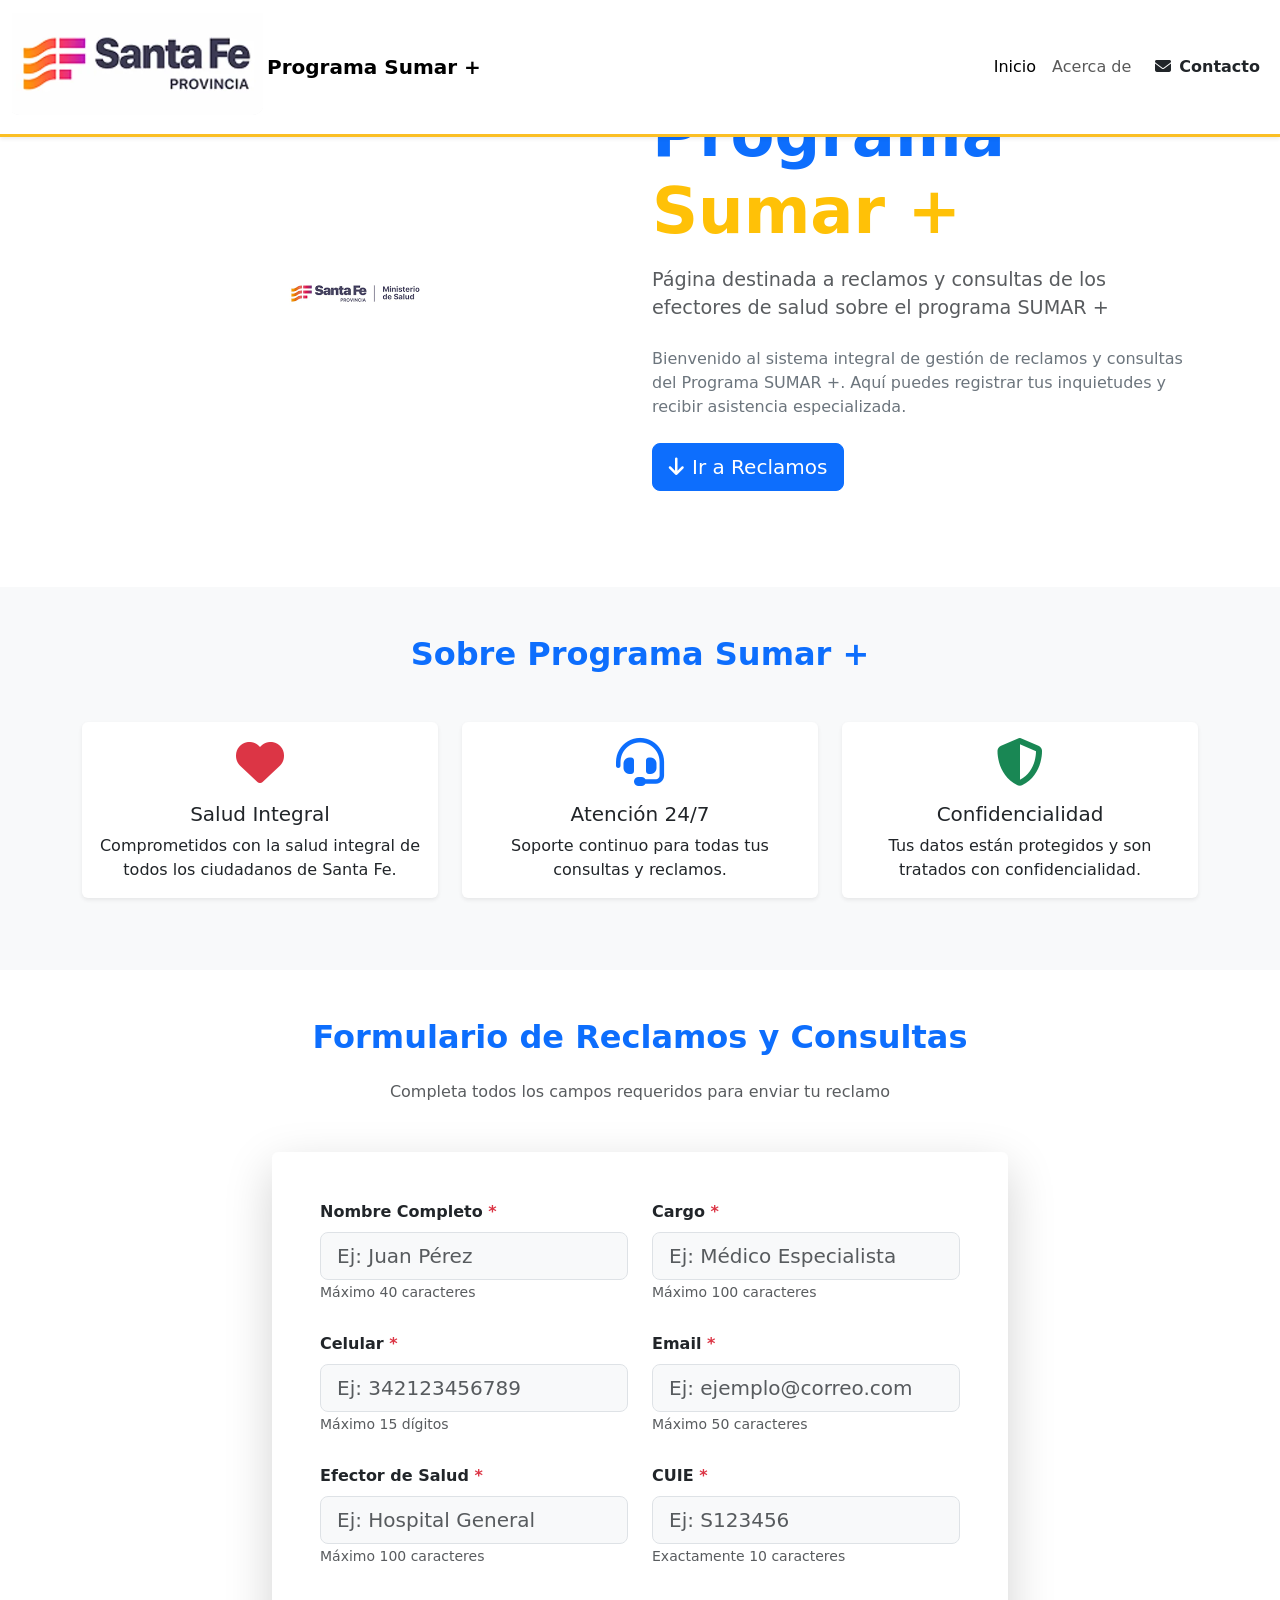
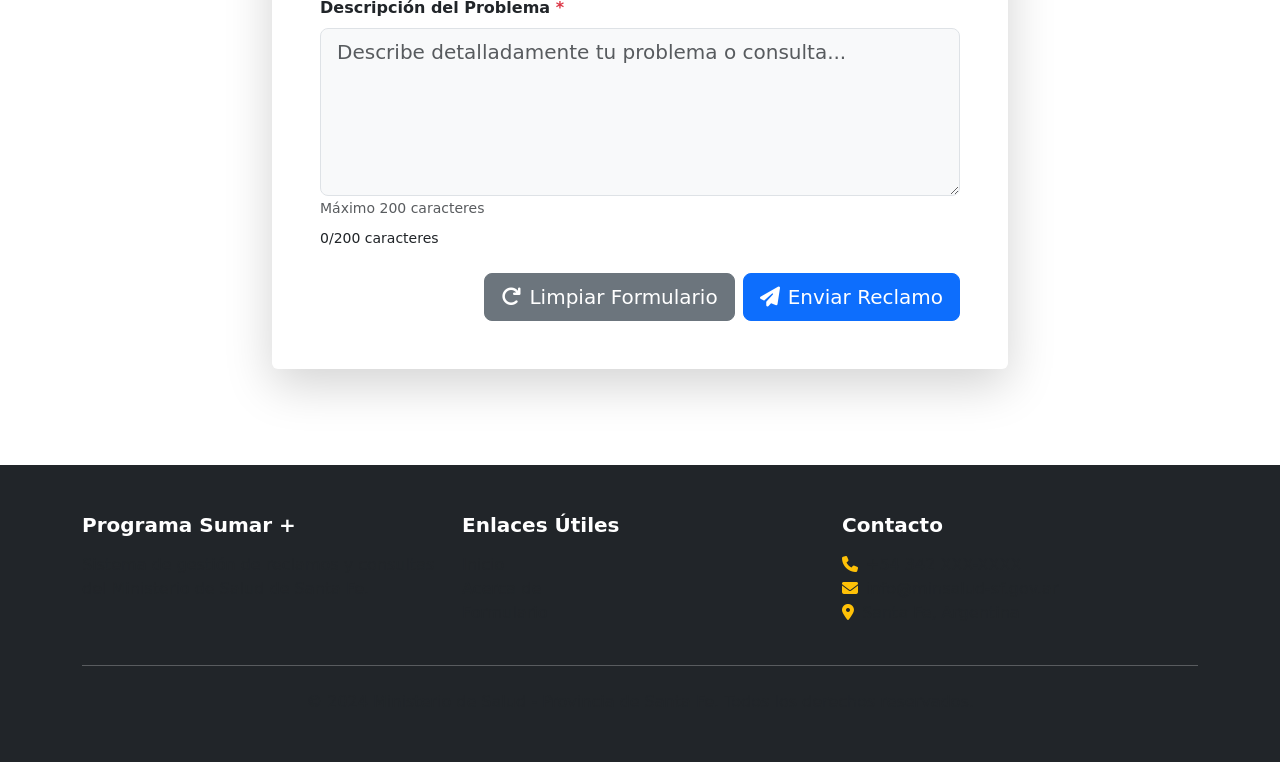
==== src/main/resources/static/index.html @ b0ec7b19 "Initial commit - landingprogramasumar" ====
<!DOCTYPE html>
<html lang="es">
<head>
    <meta charset="UTF-8">
    <meta name="viewport" content="width=device-width, initial-scale=1.0">
    <title>Programa Sumar + | Ministerio de Salud Santa Fe</title>
    <link href="https://cdn.jsdelivr.net/npm/bootstrap@5.3.0/dist/css/bootstrap.min.css" rel="stylesheet">
    <link rel="stylesheet" href="https://cdnjs.cloudflare.com/ajax/libs/font-awesome/6.4.0/css/all.min.css">
    <link rel="stylesheet" href="/css/styles.css">
</head>
<body>
    <!-- Navegación -->
    <nav class="navbar navbar-expand-lg navbar-light bg-white shadow-sm fixed-top" style="border-bottom: 3px solid #fbbf24;">
        <div class="container-fluid">
            <a class="navbar-brand d-flex align-items-center" href="#home">
                <img src="/img/logo.png" alt="Logo Ministerio Salud" class="me-1 navbar-logo">
                <span class="fw-bold">Programa Sumar +</span>
            </a>
            <button class="navbar-toggler" type="button" data-bs-toggle="collapse" data-bs-target="#navbarNav">
                <span class="navbar-toggler-icon"></span>
            </button>
            <div class="collapse navbar-collapse" id="navbarNav">
                <ul class="navbar-nav ms-auto">
                    <li class="nav-item">
                        <a class="nav-link active" href="#home">Inicio</a>
                    </li>
                    <li class="nav-item">
                        <a class="nav-link" href="#acerca-de">Acerca de</a>
                    </li>
                    <li class="nav-item">
                        <a class="nav-link btn btn-warning text-dark fw-bold ms-2" href="#contacto">
                            <i class="fas fa-envelope me-2"></i>Contacto
                        </a>
                    </li>
                </ul>
            </div>
        </div>
    </nav>

    <!-- Hero Section -->
    <section id="home" class="hero-section pt-5 mt-5">
        <div class="container">
            <div class="row align-items-center mb-5 pb-5">
                <div class="col-lg-6 text-center mb-4 mb-lg-0">
                    <img src="/img/minsalud3.png" alt="Logo Ministerio de Salud" class="img-fluid logo-hero" style="max-width: 280px; animation: slideInLeft 0.8s ease;">
                </div>
                <div class="col-lg-6">
                    <h1 class="display-3 fw-bold text-primary mb-3" style="animation: slideInRight 0.8s ease;">
                        Programa
                        <span class="text-warning">Sumar +</span>
                    </h1>
                    <p class="lead text-muted mb-4" style="font-size: 1.2rem; animation: fadeIn 1.2s ease;">
                        Página destinada a reclamos y consultas de los efectores de salud sobre el programa SUMAR&nbsp;+
                    </p>
                    <p class="text-secondary mb-4">
                        Bienvenido al sistema integral de gestión de reclamos y consultas del Programa <span style="white-space: nowrap;">SUMAR&nbsp;+.</span> 
                        Aquí puedes registrar tus inquietudes y recibir asistencia especializada.
                    </p>
                    <button class="btn btn-primary btn-lg" onclick="scrollToContacto()">
                        <i class="fas fa-arrow-down me-2"></i>Ir a Reclamos
                    </button>
                </div>
            </div>
        </div>
    </section>

    <!-- Acerca de -->
    <section id="acerca-de" class="py-5 bg-light">
        <div class="container">
            <h2 class="text-center mb-5 text-primary fw-bold">Sobre Programa Sumar +</h2>
            <div class="row">
                <div class="col-md-4 mb-4">
                    <div class="card border-0 shadow-sm h-100 card-hover">
                        <div class="card-body text-center">
                            <i class="fas fa-heart text-danger" style="font-size: 3rem; margin-bottom: 1rem;"></i>
                            <h5 class="card-title">Salud Integral</h5>
                            <p class="card-text">Comprometidos con la salud integral de todos los ciudadanos de Santa Fe.</p>
                        </div>
                    </div>
                </div>
                <div class="col-md-4 mb-4">
                    <div class="card border-0 shadow-sm h-100 card-hover">
                        <div class="card-body text-center">
                            <i class="fas fa-headset text-primary" style="font-size: 3rem; margin-bottom: 1rem;"></i>
                            <h5 class="card-title">Atención 24/7</h5>
                            <p class="card-text">Soporte continuo para todas tus consultas y reclamos.</p>
                        </div>
                    </div>
                </div>
                <div class="col-md-4 mb-4">
                    <div class="card border-0 shadow-sm h-100 card-hover">
                        <div class="card-body text-center">
                            <i class="fas fa-shield-alt text-success" style="font-size: 3rem; margin-bottom: 1rem;"></i>
                            <h5 class="card-title">Confidencialidad</h5>
                            <p class="card-text">Tus datos están protegidos y son tratados con confidencialidad.</p>
                        </div>
                    </div>
                </div>
            </div>
        </div>
    </section>

    <!-- Formulario de Reclamos -->
    <section id="contacto" class="contacto-section py-5">
        <div class="container">
            <h2 class="text-center mb-4 text-primary fw-bold">Formulario de Reclamos y Consultas</h2>
            <p class="text-center text-muted mb-5">Completa todos los campos requeridos para enviar tu reclamo</p>
            
            <div class="row justify-content-center">
                <div class="col-lg-8">
                    <div class="card border-0 shadow-lg">
                        <div class="card-body p-5">
                            <!-- Alerta de error -->
                            <div id="alert-error" class="alert alert-danger alert-dismissible fade show" role="alert" style="display: none;">
                                <i class="fas fa-exclamation-circle me-2"></i>
                                <span id="error-message"></span>
                                <button type="button" class="btn-close" data-bs-dismiss="alert"></button>
                            </div>

                            <!-- Alerta de éxito -->
                            <div id="alert-success" class="alert alert-success alert-dismissible fade show" role="alert" style="display: none;">
                                <i class="fas fa-check-circle me-2"></i>
                                <span id="success-message"></span>
                                <button type="button" class="btn-close" data-bs-dismiss="alert"></button>
                            </div>

                            <form id="reclamoForm" class="needs-validation" novalidate>
                                <div class="row">
                                    <div class="col-md-6 mb-4">
                                        <label for="nombreCompleto" class="form-label fw-bold">
                                            Nombre Completo <span class="text-danger">*</span>
                                        </label>
                                        <input type="text" class="form-control form-control-lg bg-light" id="nombreCompleto" 
                                               placeholder="Ej: Juan Pérez" maxlength="40" required>
                                        <small class="form-text text-muted">Máximo 40 caracteres</small>
                                        <div class="invalid-feedback d-block" id="error-nombre"></div>
                                    </div>

                                    <div class="col-md-6 mb-4">
                                        <label for="cargo" class="form-label fw-bold">
                                            Cargo <span class="text-danger">*</span>
                                        </label>
                                        <input type="text" class="form-control form-control-lg bg-light" id="cargo" 
                                               placeholder="Ej: Médico Especialista" maxlength="100" required>
                                        <small class="form-text text-muted">Máximo 100 caracteres</small>
                                        <div class="invalid-feedback d-block" id="error-cargo"></div>
                                    </div>
                                </div>

                                <div class="row">
                                    <div class="col-md-6 mb-4">
                                        <label for="celular" class="form-label fw-bold">
                                            Celular <span class="text-danger">*</span>
                                        </label>
                                        <input type="tel" class="form-control form-control-lg bg-light" id="celular" 
                                               placeholder="Ej: 342123456789" maxlength="15" required>
                                        <small class="form-text text-muted">Máximo 15 dígitos</small>
                                        <div class="invalid-feedback d-block" id="error-celular"></div>
                                    </div>

                                    <div class="col-md-6 mb-4">
                                        <label for="email" class="form-label fw-bold">
                                            Email <span class="text-danger">*</span>
                                        </label>
                                        <input type="email" class="form-control form-control-lg bg-light" id="email" 
                                               placeholder="Ej: ejemplo@correo.com" maxlength="50" required>
                                        <small class="form-text text-muted">Máximo 50 caracteres</small>
                                        <div class="invalid-feedback d-block" id="error-email"></div>
                                    </div>
                                </div>

                                <div class="row">
                                    <div class="col-md-6 mb-4">
                                        <label for="efectorSalud" class="form-label fw-bold">
                                            Efector de Salud <span class="text-danger">*</span>
                                        </label>
                                        <input type="text" class="form-control form-control-lg bg-light" id="efectorSalud" 
                                               placeholder="Ej: Hospital General" maxlength="100" required>
                                        <small class="form-text text-muted">Máximo 100 caracteres</small>
                                        <div class="invalid-feedback d-block" id="error-efector"></div>
                                    </div>

                                    <div class="col-md-6 mb-4">
                                        <label for="cuie" class="form-label fw-bold">
                                            CUIE <span class="text-danger">*</span>
                                        </label>
                                        <input type="text" class="form-control form-control-lg bg-light" id="cuie" 
                                               placeholder="Ej: S123456" maxlength="10" minlength="10" required>
                                        <small class="form-text text-muted">Exactamente 10 caracteres</small>
                                        <div class="invalid-feedback d-block" id="error-cuie"></div>
                                    </div>
                                </div>

                                <div class="mb-4">
                                    <label for="problematica" class="form-label fw-bold">
                                        Descripción del Problema <span class="text-danger">*</span>
                                    </label>
                                    <textarea class="form-control form-control-lg bg-light" id="problematica" 
                                              rows="5" placeholder="Describe detalladamente tu problema o consulta..." 
                                              maxlength="200" required></textarea>
                                    <small class="form-text text-muted">Máximo 200 caracteres</small>
                                    <div class="invalid-feedback d-block" id="error-problematica"></div>
                                    <small class="d-block mt-2">
                                        <span id="charCount">0</span>/200 caracteres
                                    </small>
                                </div>

                                <div class="d-grid gap-2 d-md-flex justify-content-md-end">
                                    <button type="reset" class="btn btn-secondary btn-lg">
                                        <i class="fas fa-redo me-2"></i>Limpiar Formulario
                                    </button>
                                    <button type="submit" class="btn btn-primary btn-lg" id="btnEnviar">
                                        <i class="fas fa-paper-plane me-2"></i>Enviar Reclamo
                                    </button>
                                </div>
                            </form>
                        </div>
                    </div>
                </div>
            </div>
        </div>
    </section>

    <!-- Footer -->
    <footer class="bg-dark text-white py-5 mt-5">
        <div class="container">
            <div class="row">
                <div class="col-md-4 mb-4 mb-md-0">
                    <h5 class="fw-bold mb-3">Programa Sumar +</h5>
                    <p class="text-muted">Sistema de gestión de reclamos y consultas del Ministerio de Salud de Santa Fe.</p>
                </div>
                <div class="col-md-4 mb-4 mb-md-0">
                    <h5 class="fw-bold mb-3">Enlaces Útiles</h5>
                    <ul class="list-unstyled">
                        <li><a href="#" class="text-muted text-decoration-none hover-effect">Inicio</a></li>
                        <li><a href="#acerca-de" class="text-muted text-decoration-none hover-effect">Acerca de</a></li>
                        <li><a href="#contacto" class="text-muted text-decoration-none hover-effect">Formulario</a></li>
                    </ul>
                </div>
                <div class="col-md-4">
                    <h5 class="fw-bold mb-3">Contacto</h5>
                    <ul class="list-unstyled">
                        <li><i class="fas fa-phone me-2 text-warning"></i><span class="text-muted">+54 342 XXX-XXXX</span></li>
                        <li><i class="fas fa-envelope me-2 text-warning"></i><span class="text-muted">info@minsalud-sf.gov.ar</span></li>
                        <li><i class="fas fa-map-marker-alt me-2 text-warning"></i><span class="text-muted">Santa Fe, Argentina</span></li>
                    </ul>
                </div>
            </div>
            <hr class="bg-secondary my-4">
            <div class="text-center">
                <p class="text-muted mb-0">&copy; 2024 Ministerio de Salud - Provincia de Santa Fe. Todos los derechos reservados.</p>
            </div>
        </div>
    </footer>

    <!-- Scripts -->
    <script src="https://cdn.jsdelivr.net/npm/bootstrap@5.3.0/dist/js/bootstrap.bundle.min.js"></script>
    <script src="/js/main.js"></script>
</body>
</html>
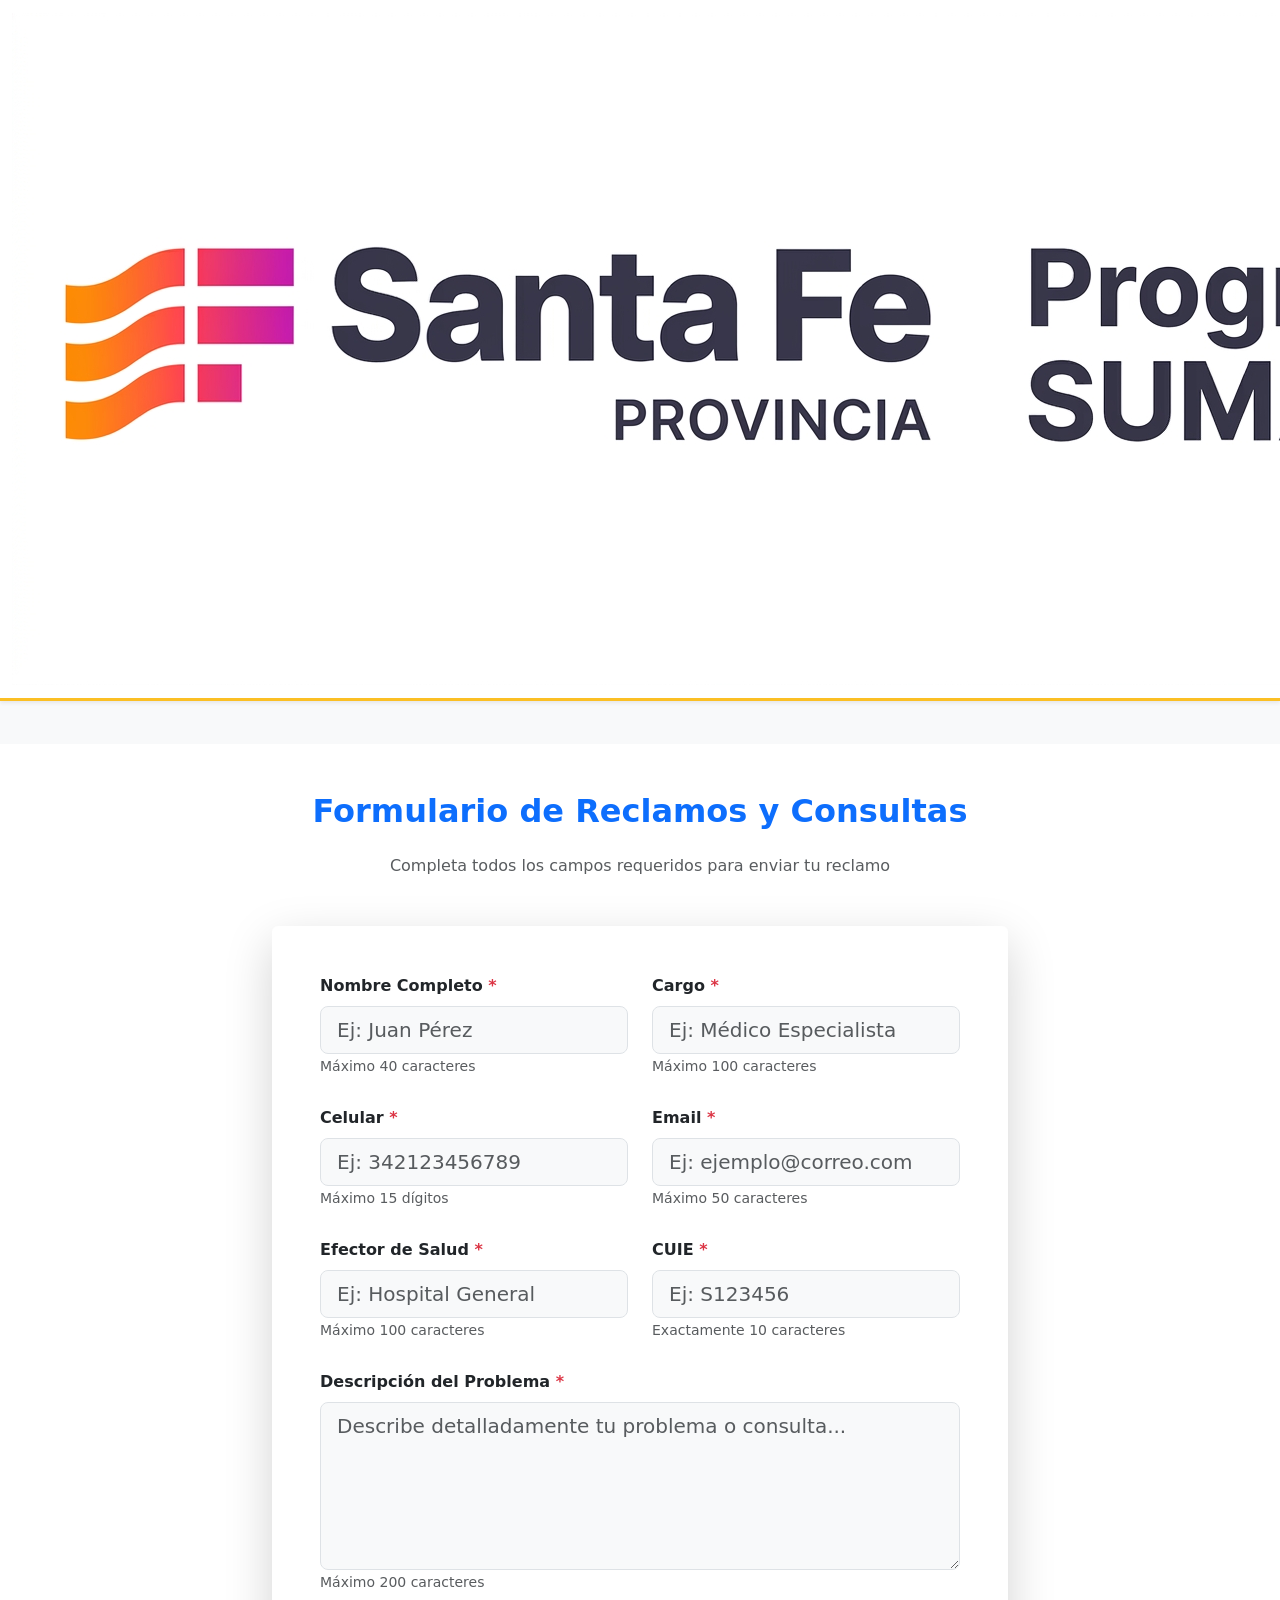
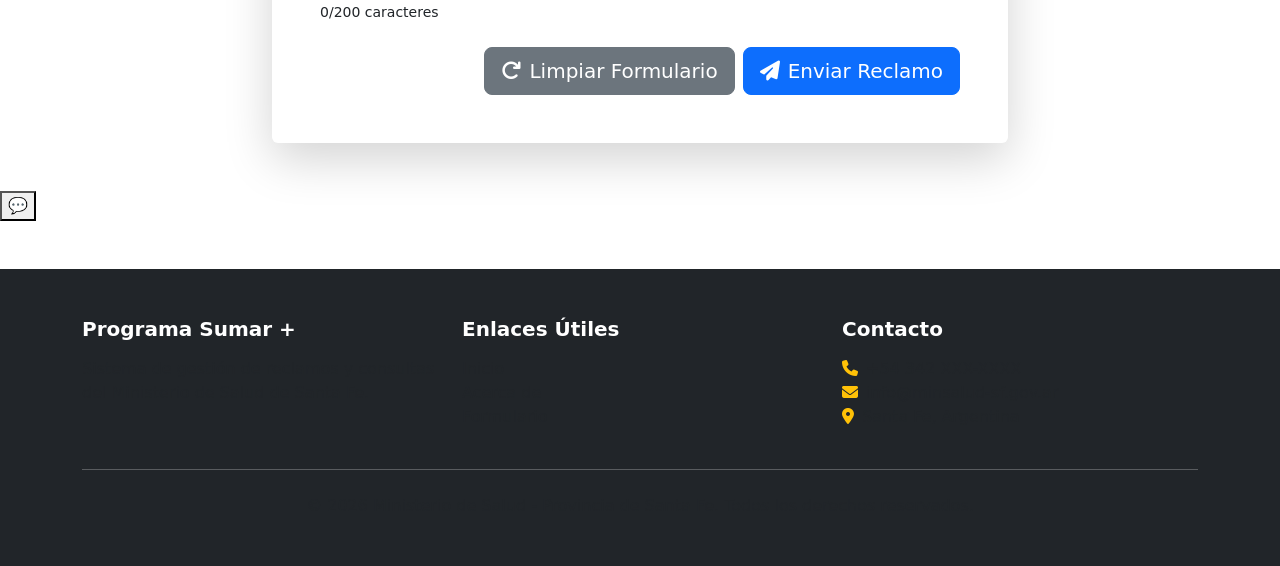
==== commit 220eb3a3: "Mejoras UI: chatbot, navbar con imagen sumar, margenes y navegacion - Chatbot: corregido initChatbot" ====
--- a/src/main/resources/static/index.html
+++ b/src/main/resources/static/index.html
@@ -2,8 +2,14 @@
 <html lang="es">
 <head>
     <meta charset="UTF-8">
-    <meta name="viewport" content="width=device-width, initial-scale=1.0">
+    <meta name="viewport" content="width=device-width, initial-scale=1.0, shrink-to-fit=no">
+    <meta name="description" content="Formulario de reclamos y consultas del Programa Sumar + del Ministerio de Salud Santa Fe. Atención rápida y seguimiento de casos para efectores de salud.">
+    <meta name="keywords" content="Sumar+, reclamos, consultas, salud, Santa Fe, Ministerio de Salud, CUIE, efector de salud">
+    <meta name="robots" content="index, follow">
+    <link rel="canonical" href="http://localhost:8080/">
     <title>Programa Sumar + | Ministerio de Salud Santa Fe</title>
+    <link rel="preconnect" href="https://cdn.jsdelivr.net">
+    <link rel="preconnect" href="https://cdnjs.cloudflare.com">
     <link href="https://cdn.jsdelivr.net/npm/bootstrap@5.3.0/dist/css/bootstrap.min.css" rel="stylesheet">
     <link rel="stylesheet" href="https://cdnjs.cloudflare.com/ajax/libs/font-awesome/6.4.0/css/all.min.css">
     <link rel="stylesheet" href="/css/styles.css">
@@ -13,8 +19,7 @@
     <nav class="navbar navbar-expand-lg navbar-light bg-white shadow-sm fixed-top" style="border-bottom: 3px solid #fbbf24;">
         <div class="container-fluid">
             <a class="navbar-brand d-flex align-items-center" href="#home">
-                <img src="/img/logo.png" alt="Logo Ministerio Salud" class="me-1 navbar-logo">
-                <span class="fw-bold">Programa Sumar +</span>
+                <img src="/img/sumar.png" alt="Sumar+" class="me-1 navbar-logo">
             </a>
             <button class="navbar-toggler" type="button" data-bs-toggle="collapse" data-bs-target="#navbarNav">
                 <span class="navbar-toggler-icon"></span>
@@ -38,13 +43,10 @@
     </nav>
 
     <!-- Hero Section -->
-    <section id="home" class="hero-section pt-5 mt-5">
+    <section id="home" class="hero-section">
         <div class="container">
             <div class="row align-items-center mb-5 pb-5">
-                <div class="col-lg-6 text-center mb-4 mb-lg-0">
-                    <img src="/img/minsalud3.png" alt="Logo Ministerio de Salud" class="img-fluid logo-hero" style="max-width: 280px; animation: slideInLeft 0.8s ease;">
-                </div>
-                <div class="col-lg-6">
+                <div class="col-12 text-start hero-text">
                     <h1 class="display-3 fw-bold text-primary mb-3" style="animation: slideInRight 0.8s ease;">
                         Programa
                         <span class="text-warning">Sumar +</span>
@@ -221,6 +223,23 @@
         </div>
     </section>
 
+    <!-- Chatbot FAQ -->
+    <div id="chatbot" class="chatbot-container d-none">
+        <div class="chatbot-header">
+            <span>Chatbot Sumar +</span>
+            <button id="chatbot-close" aria-label="Cerrar chat">×</button>
+        </div>
+        <div id="chatbot-messages" class="chatbot-messages" aria-live="polite" aria-atomic="false"></div>
+        <form id="chatbot-form" class="chatbot-form" aria-label="Formulario de chat">
+            <input id="chatbot-input" type="text" placeholder="Escribe tu pregunta..." aria-label="Pregunta de chatbot" autocomplete="off" />
+            <button type="submit" class="btn btn-warning">Enviar</button>
+        </form>
+    </div>
+
+    <!-- Chatbot bubble -->
+    <button id="chatbot-bubble" class="chatbot-bubble" aria-label="Abrir chatbot" style="display:flex;">💬</button>
+    <div id="chatbot-hint" class="chatbot-hint" style="display:none"><span id="chatbot-hint-text" class="chatbot-hint-text"></span></div>
+
     <!-- Footer -->
     <footer class="bg-dark text-white py-5 mt-5">
         <div class="container">
@@ -248,13 +267,13 @@
             </div>
             <hr class="bg-secondary my-4">
             <div class="text-center">
-                <p class="text-muted mb-0">&copy; 2024 Ministerio de Salud - Provincia de Santa Fe. Todos los derechos reservados.</p>
+                <p class="text-muted mb-0">&copy; 2026 Ministerio de Salud - Provincia de Santa Fe. Todos los derechos reservados.</p>
             </div>
         </div>
     </footer>
 
     <!-- Scripts -->
     <script src="https://cdn.jsdelivr.net/npm/bootstrap@5.3.0/dist/js/bootstrap.bundle.min.js"></script>
-    <script src="/js/main.js"></script>
+    <script src="/js/main.js" defer></script>
 </body>
 </html>
